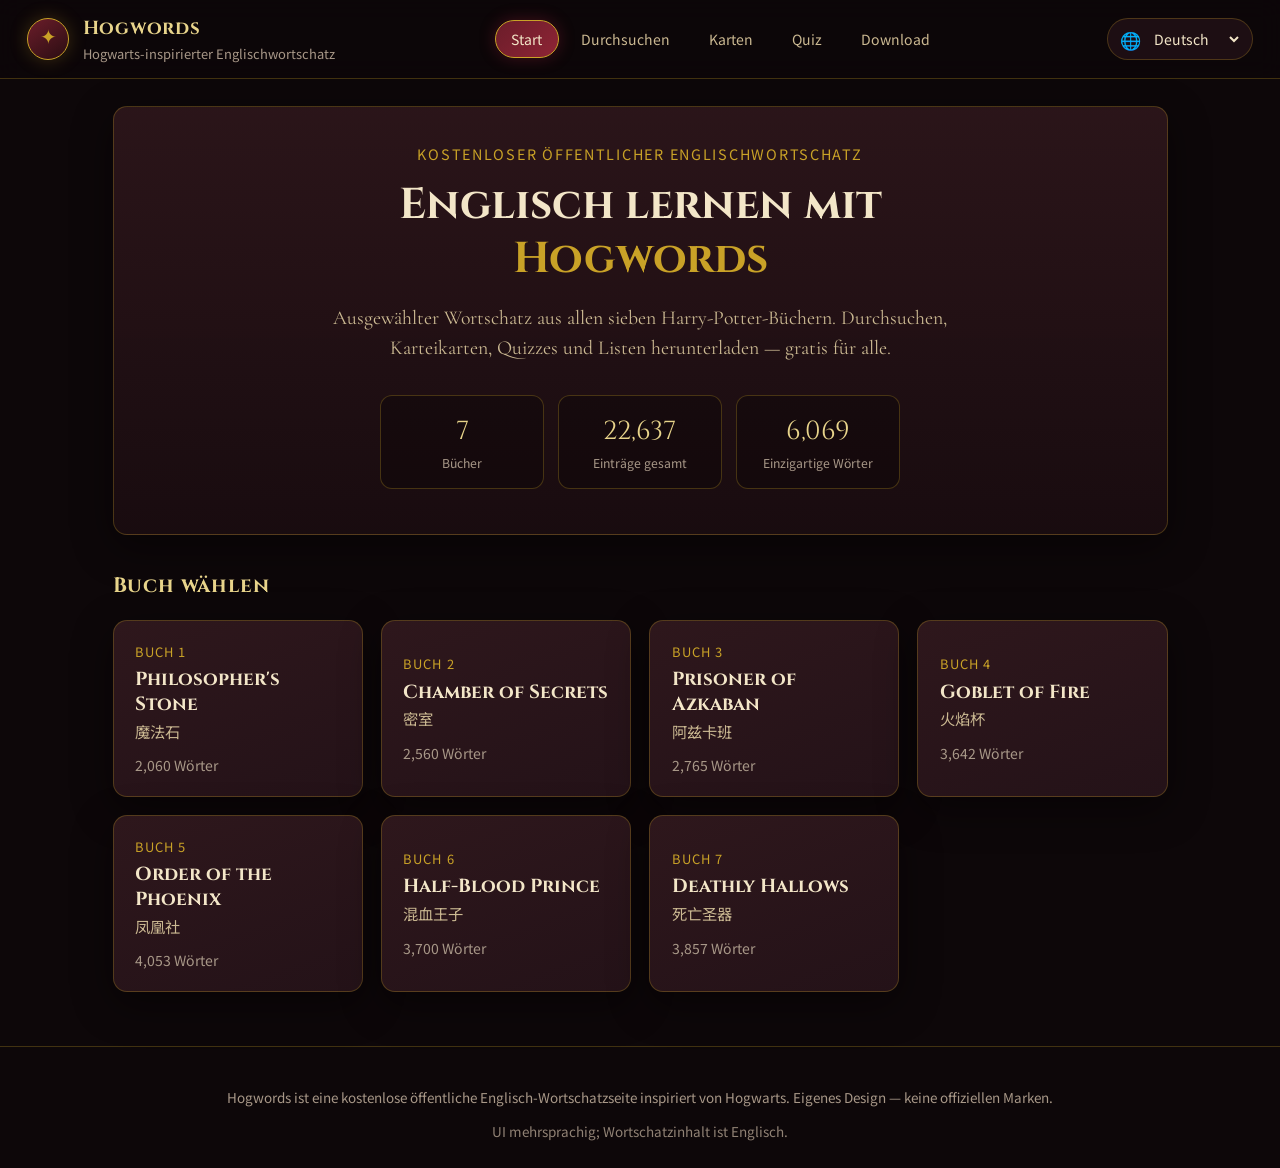
==== de/index.html @ 8b491125 "Initial commit: Hogwords Harry Potter English vocab site Co-authored-by: Haiyang Wang <callmewhy@use" ====
<!DOCTYPE html>
<html lang="de">
<head>
  <meta charset="UTF-8" />
  <meta name="viewport" content="width=device-width, initial-scale=1" />
  <title>Hogwords — Kostenloser Harry-Potter-Englischwortschatz</title>
  <meta name="description" content="Englisch lernen mit Hogwarts-inspiriertem Wortschatz aus allen sieben Büchern. Kostenlose Karteikarten, Quizzes, Browse &amp; Download — Hogwords." />
  <link rel="canonical" href="https://hogwords.pages.dev/de/" />
  <link rel="alternate" hreflang="en" href="https://hogwords.pages.dev/en/" />
  <link rel="alternate" hreflang="zh-CN" href="https://hogwords.pages.dev/zh-CN/" />
  <link rel="alternate" hreflang="zh-TW" href="https://hogwords.pages.dev/zh-TW/" />
  <link rel="alternate" hreflang="ja" href="https://hogwords.pages.dev/ja/" />
  <link rel="alternate" hreflang="ko" href="https://hogwords.pages.dev/ko/" />
  <link rel="alternate" hreflang="es" href="https://hogwords.pages.dev/es/" />
  <link rel="alternate" hreflang="fr" href="https://hogwords.pages.dev/fr/" />
  <link rel="alternate" hreflang="de" href="https://hogwords.pages.dev/de/" />
  <link rel="alternate" hreflang="pt" href="https://hogwords.pages.dev/pt/" />
  <link rel="alternate" hreflang="ru" href="https://hogwords.pages.dev/ru/" />
  <link rel="alternate" hreflang="x-default" href="https://hogwords.pages.dev/" />
  <meta name="robots" content="index, follow" />
  <meta name="theme-color" content="#6b1d2a" />
  <meta name="author" content="Hogwords" />
  <meta name="keywords" content="Hogwords, Harry Potter vocabulary, Hogwarts English, English flashcards, learn English, free vocabulary, ESL, word list" />

  <meta property="og:type" content="website" />
  <meta property="og:url" content="https://hogwords.pages.dev/de/" />
  <meta property="og:site_name" content="Hogwords" />
  <meta property="og:title" content="Hogwords — Kostenloser Harry-Potter-Englischwortschatz" />
  <meta property="og:description" content="Englisch lernen mit Hogwarts-inspiriertem Wortschatz aus allen sieben Büchern. Kostenlose Karteikarten, Quizzes, Browse &amp; Download — Hogwords." />
  <meta property="og:locale" content="de_DE" />

  <meta name="twitter:card" content="summary" />
  <meta name="twitter:title" content="Hogwords — Kostenloser Harry-Potter-Englischwortschatz" />
  <meta name="twitter:description" content="Englisch lernen mit Hogwarts-inspiriertem Wortschatz aus allen sieben Büchern. Kostenlose Karteikarten, Quizzes, Browse &amp; Download — Hogwords." />

  <link rel="icon" href="/favicon.svg" type="image/svg+xml" />
  <link rel="alternate icon" href="/favicon.svg" />

  <link rel="preconnect" href="https://fonts.googleapis.com" />
  <link rel="preconnect" href="https://fonts.gstatic.com" crossorigin />
  <link href="https://fonts.googleapis.com/css2?family=Cinzel:wght@400;600;700&family=Cormorant+Garamond:ital,wght@0,400;0,600;1,400&family=Noto+Sans+SC:wght@400;500;700&family=Noto+Sans+TC:wght@400;500;700&family=Noto+Sans+JP:wght@400;500;700&family=Noto+Sans+KR:wght@400;500;700&display=swap" rel="stylesheet" />
  <link rel="stylesheet" href="/styles.css" />

  <script type="application/ld+json">
  {
    "@context": "https://schema.org",
    "@graph": [
      {
        "@type": "WebSite",
        "name": "Hogwords",
        "alternateName": "Hogwords Vocabulary",
        "url": "https://hogwords.pages.dev/de/",
        "description": "Free public Harry Potter / Hogwarts-inspired English vocabulary learning site with flashcards, quizzes, and downloads.",
        "inLanguage": ["en", "zh-CN", "zh-TW", "ja", "ko", "es", "fr", "de", "pt", "ru"]
      },
      {
        "@type": "LearningResource",
        "name": "Hogwords English Vocabulary",
        "description": "Curated English vocabulary from all seven Harry Potter books. Browse, practice with flashcards, take quizzes, and download word lists.",
        "url": "https://hogwords.pages.dev/de/",
        "learningResourceType": ["flashcard", "quiz", "word list"],
        "educationalLevel": "beginner to intermediate",
        "inLanguage": "en",
        "isAccessibleForFree": true,
        "teaches": "English vocabulary"
      }
    ]
  }
  </script>
</head>
<body>
  <div class="bg-glow" aria-hidden="true"></div>
  <header class="site-header">
    <div class="brand" onclick="App.showView('home')" role="button" tabindex="0" onkeydown="if(event.key==='Enter'||event.key===' '){event.preventDefault();App.showView('home')}">
      <span class="brand-mark" aria-hidden="true">✦</span>
      <div>
        <div class="brand-title">Hogwords</div>
        <div class="brand-sub" data-i18n="brand.sub">Hogwarts-inspirierter Englischwortschatz</div>
      </div>
    </div>
    <nav class="nav" data-i18n-aria="nav.aria" aria-label="Hauptnavigation">
      <button type="button" class="nav-btn active" data-view="home" data-i18n="nav.home">Start</button>
      <button type="button" class="nav-btn" data-view="browse" data-i18n="nav.browse">Durchsuchen</button>
      <button type="button" class="nav-btn" data-view="flash" data-i18n="nav.flash">Karten</button>
      <button type="button" class="nav-btn" data-view="quiz" data-i18n="nav.quiz">Quiz</button>
      <button type="button" class="nav-btn" data-view="download" data-i18n="nav.download">Download</button>
    </nav>
    <div id="lang-switcher" class="lang-switcher"></div>
  </header>

  <main id="app">
    <section id="view-home" class="view active">
      <div class="hero">
        <p class="eyebrow" data-i18n="home.eyebrow">Kostenloser öffentlicher Englischwortschatz</p>
        <h1><span data-i18n="home.h1a">Englisch lernen mit</span><br /><span class="gold" data-i18n="home.h1b">Hogwords</span></h1>
        <p class="lead" data-i18n="home.lead">
          Ausgewählter Wortschatz aus allen sieben Harry-Potter-Büchern. Durchsuchen, Karteikarten, Quizzes und Listen herunterladen — gratis für alle.
        </p>
        <div class="hero-stats" id="hero-stats">
          <div class="stat-card"><div class="stat-num" id="stat-books">7</div><div class="stat-label" data-i18n="home.statBooks">Bücher</div></div>
          <div class="stat-card"><div class="stat-num" id="stat-total">22,637</div><div class="stat-label" data-i18n="home.statTotal">Einträge gesamt</div></div>
          <div class="stat-card"><div class="stat-num" id="stat-unique">6,069</div><div class="stat-label" data-i18n="home.statUnique">Einzigartige Wörter</div></div>
        </div>
      </div>
      <h2 class="section-title" data-i18n="home.chooseBook">Buch wählen</h2>
      <div class="book-grid" id="book-grid"></div>
    </section>

    <section id="view-browse" class="view">
      <div class="panel-head">
        <h2 data-i18n="browse.title">Wortbrowser</h2>
        <p class="muted" data-i18n="browse.sub">Suchen, nach Buch filtern, A–Z, Seiten</p>
      </div>
      <div class="toolbar">
        <label class="field grow">
          <span data-i18n="browse.search">Suche</span>
          <input type="search" id="search-input" data-i18n-placeholder="browse.searchPh" placeholder="Wort eingeben…" autocomplete="off" />
        </label>
        <label class="field">
          <span data-i18n="browse.book">Buch</span>
          <select id="filter-book">
            <option value="all">All books</option>
          </select>
        </label>
      </div>
      <div class="az-bar" id="az-bar" aria-label="A to Z jump"></div>
      <div class="list-meta">
        <span id="list-count">0 words</span>
        <div class="pager">
          <button type="button" id="page-prev" class="btn ghost" data-i18n="browse.prev">← Zurück</button>
          <span id="page-info">1 / 1</span>
          <button type="button" id="page-next" class="btn ghost" data-i18n="browse.next">Weiter →</button>
        </div>
      </div>
      <div class="word-table-wrap">
        <table class="word-table">
          <thead>
            <tr>
              <th>#</th>
              <th data-i18n="browse.thWord">Wort</th>
              <th data-i18n="browse.thBook">Buch</th>
              <th></th>
            </tr>
          </thead>
          <tbody id="word-tbody"></tbody>
        </table>
      </div>
    </section>

    <section id="view-flash" class="view">
      <div class="panel-head">
        <h2 data-i18n="flash.title">Karteikarten</h2>
        <p class="muted" data-i18n="flash.sub">Wort sehen, aufdecken, kennen / lernen · optional TTS</p>
      </div>
      <div class="toolbar">
        <label class="field">
          <span data-i18n="flash.book">Buch</span>
          <select id="flash-book"></select>
        </label>
        <label class="field check" for="flash-tts">
          <input type="checkbox" id="flash-tts" checked />
          <span class="check-ui" aria-hidden="true"></span>
          <span class="check-label" data-i18n="flash.tts">Vorlesen (engl. TTS)</span>
        </label>
        <button type="button" class="btn" id="flash-shuffle" data-i18n="flash.shuffle">Mischen</button>
      </div>
      <div class="flash-stats">
        <span><span data-i18n="flash.progress">Fortschritt:</span> <strong id="flash-progress">0 / 0</strong></span>
        <span class="know"><span data-i18n="flash.know">Kenn ich:</span> <strong id="flash-know">0</strong></span>
        <span class="dont"><span data-i18n="flash.dont">Lerne:</span> <strong id="flash-dont">0</strong></span>
      </div>
      <div class="flash-stage">
        <div class="flash-card" id="flash-card" tabindex="0" role="button" aria-label="Reveal card">
          <div class="flash-face front">
            <div class="flash-hint" data-i18n="flash.hint">Klicken zum Aufdecken</div>
            <div class="flash-word" id="flash-word">—</div>
            <div class="flash-book-tag" id="flash-book-tag"></div>
          </div>
          <div class="flash-face back hidden">
            <div class="flash-hint" data-i18n="flash.revealed">Aufgedeckt</div>
            <div class="flash-word gold" id="flash-word-back">—</div>
            <div class="flash-note" data-i18n="flash.note">Dieses Wort merken</div>
          </div>
        </div>
        <div class="flash-actions">
          <button type="button" class="btn ghost" id="flash-speak" data-i18n="flash.speak">🔊 Vorlesen</button>
          <button type="button" class="btn danger" id="flash-dont-btn" data-i18n="flash.dontBtn">✗ Kenn ich nicht</button>
          <button type="button" class="btn success" id="flash-know-btn" data-i18n="flash.knowBtn">✓ Kenn ich</button>
        </div>
      </div>
    </section>

    <section id="view-quiz" class="view">
      <div class="panel-head">
        <h2 data-i18n="quiz.title">Quiz</h2>
        <p class="muted" data-i18n="quiz.sub">Multiple Choice oder Wort tippen</p>
      </div>
      <div class="toolbar">
        <label class="field">
          <span data-i18n="quiz.book">Buch</span>
          <select id="quiz-book"></select>
        </label>
        <label class="field">
          <span data-i18n="quiz.mode">Modus</span>
          <select id="quiz-mode">
            <option value="mc" data-i18n="quiz.modeMc">Multiple Choice</option>
            <option value="type" data-i18n="quiz.modeType">Wort tippen</option>
          </select>
        </label>
        <label class="field">
          <span data-i18n="quiz.count">Fragen</span>
          <select id="quiz-count">
            <option value="10">10</option>
            <option value="20" selected>20</option>
            <option value="30">30</option>
            <option value="50">50</option>
          </select>
        </label>
        <button type="button" class="btn primary" id="quiz-start" data-i18n="quiz.start">Start</button>
      </div>
      <div id="quiz-panel" class="quiz-panel hidden">
        <div class="quiz-progress">
          <div class="bar"><div id="quiz-bar" class="fill"></div></div>
          <span id="quiz-qnum">1 / 20</span>
          <span><span data-i18n="quiz.score">Punkte:</span> <strong id="quiz-score">0</strong></span>
        </div>
        <div class="quiz-prompt">
          <p class="muted" id="quiz-prompt-label">Pick the correct spelling</p>
          <div class="quiz-target" id="quiz-target">?</div>
        </div>
        <div id="quiz-choices" class="quiz-choices"></div>
        <div id="quiz-type-wrap" class="quiz-type-wrap hidden">
          <input type="text" id="quiz-input" data-i18n-placeholder="quiz.typePh" placeholder="Englisches Wort tippen…" autocomplete="off" spellcheck="false" />
          <button type="button" class="btn primary" id="quiz-submit" data-i18n="quiz.submit">Absenden</button>
        </div>
        <p id="quiz-feedback" class="quiz-feedback"></p>
      </div>
      <div id="quiz-result" class="quiz-result hidden">
        <h3 data-i18n="quiz.complete">Quiz beendet</h3>
        <p class="result-score"><span id="quiz-final-score">0</span> / <span id="quiz-final-total">0</span></p>
        <p class="muted" id="quiz-final-pct"></p>
        <button type="button" class="btn primary" id="quiz-restart" data-i18n="quiz.again">Nochmal</button>
      </div>
    </section>

    <section id="view-download" class="view">
      <div class="panel-head">
        <h2 data-i18n="dl.title">Download</h2>
        <p class="muted" data-i18n="dl.sub">Ein Buch oder alle · .txt / .csv / zip</p>
      </div>
      <div class="download-grid">
        <div class="dl-card">
          <h3 data-i18n="dl.single">Einzelnes Buch</h3>
          <label class="field">
            <span data-i18n="dl.selectBook">Buch wählen</span>
            <select id="dl-book"></select>
          </label>
          <div class="dl-actions">
            <button type="button" class="btn" id="dl-book-txt" data-i18n="dl.txt">.txt herunterladen</button>
            <button type="button" class="btn" id="dl-book-csv" data-i18n="dl.csv">.csv herunterladen</button>
          </div>
        </div>
        <div class="dl-card">
          <h3 data-i18n="dl.all">Alle Bücher</h3>
          <p class="muted" data-i18n="dl.allHint">Kombinierter Export oder Zip aller txt</p>
          <div class="dl-actions">
            <button type="button" class="btn" id="dl-all-txt" data-i18n="dl.allTxt">Alle .txt</button>
            <button type="button" class="btn" id="dl-all-csv" data-i18n="dl.allCsv">Alle .csv</button>
            <a class="btn primary" id="dl-zip" href="/data/all-books-txt.zip" download="harry-potter-vocab-all-txt.zip" data-i18n="dl.zip">Alle .zip</a>
          </div>
        </div>
        <div class="dl-card">
          <h3 data-i18n="dl.prefab">Statische Dateien</h3>
          <p class="muted" data-i18n="dl.prefabHint">Vorgefertigte Serverdateien</p>
          <div class="dl-actions">
            <a class="btn ghost" href="/data/words.json" download>words.json</a>
            <a class="btn ghost" href="/data/all-books.csv" download>all-books.csv</a>
          </div>
        </div>
      </div>
    </section>
  </main>

  <footer class="site-footer">
    <p data-i18n="footer.about">Hogwords ist eine kostenlose öffentliche Englisch-Wortschatzseite inspiriert von Hogwarts. Eigenes Design — keine offiziellen Marken.</p>
    <p class="footer-note" data-i18n="footer.langNote">UI mehrsprachig; Wortschatzinhalt ist Englisch.</p>
  </footer>

  <script src="/i18n.js"></script>
  <script src="/app.js"></script>
</body>
</html>
---- styles.css ----
:root {
  --bg: #0d0709;
  --bg-2: #1a0c10;
  --panel: #241218;
  --panel-2: #2e171c;
  --burgundy: #6b1d2a;
  --burgundy-bright: #8e2435;
  --gold: #c9a227;
  --gold-soft: #e8d48b;
  --parchment: #f3e6c8;
  --parchment-dim: #cbb992;
  --ink: #f5efe3;
  --muted: #a89888;
  --line: rgba(201, 162, 39, 0.28);
  --success: #3d8b5a;
  --danger: #a33a3a;
  --shadow: 0 12px 40px rgba(0, 0, 0, 0.45);
  --radius: 14px;
  --font-display: "Cinzel", "Noto Sans SC", serif;
  --font-body: "Cormorant Garamond", "Noto Sans SC", Georgia, serif;
  --font-ui: "Noto Sans SC", system-ui, sans-serif;
}

*, *::before, *::after { box-sizing: border-box; }

html, body {
  margin: 0;
  min-height: 100%;
  background: var(--bg);
  color: var(--ink);
  font-family: var(--font-body);
  font-size: 18px;
  line-height: 1.5;
}

body {
  position: relative;
  overflow-x: hidden;
}

.bg-glow {
  pointer-events: none;
  position: fixed;
  inset: 0;
  background:
    radial-gradient(ellipse 80% 50% at 50% -10%, rgba(142, 36, 53, 0.35), transparent 60%),
    radial-gradient(ellipse 40% 30% at 90% 20%, rgba(201, 162, 39, 0.12), transparent 50%),
    radial-gradient(ellipse 40% 40% at 10% 80%, rgba(107, 29, 42, 0.25), transparent 50%),
    linear-gradient(180deg, #12080b 0%, #0d0709 100%);
  z-index: -1;
}

.site-header {
  position: sticky;
  top: 0;
  z-index: 50;
  display: flex;
  flex-wrap: wrap;
  align-items: center;
  justify-content: space-between;
  gap: 1rem;
  padding: 0.85rem 1.5rem;
  background: rgba(13, 7, 9, 0.85);
  backdrop-filter: blur(12px);
  border-bottom: 1px solid var(--line);
}

.brand {
  display: flex;
  align-items: center;
  gap: 0.75rem;
  cursor: pointer;
}

.brand-mark {
  width: 42px;
  height: 42px;
  display: grid;
  place-items: center;
  border-radius: 50%;
  border: 1.5px solid var(--gold);
  color: var(--gold);
  font-size: 1.1rem;
  background: linear-gradient(145deg, var(--burgundy), #2a0d12);
  box-shadow: 0 0 18px rgba(201, 162, 39, 0.25);
}

.brand-title {
  font-family: var(--font-display);
  font-weight: 700;
  font-size: 1.05rem;
  letter-spacing: 0.04em;
  color: var(--gold-soft);
}

.brand-sub {
  font-family: var(--font-ui);
  font-size: 0.72rem;
  color: var(--muted);
}

.nav {
  display: flex;
  flex-wrap: wrap;
  gap: 0.35rem;
}

.nav-btn {
  font-family: var(--font-ui);
  font-size: 0.78rem;
  padding: 0.45rem 0.85rem;
  border-radius: 999px;
  border: 1px solid transparent;
  background: transparent;
  color: var(--parchment-dim);
  cursor: pointer;
  transition: 0.2s ease;
}

.nav-btn:hover {
  color: var(--parchment);
  border-color: var(--line);
}

.nav-btn.active {
  background: linear-gradient(135deg, var(--burgundy), var(--burgundy-bright));
  color: var(--parchment);
  border-color: var(--gold);
  box-shadow: 0 0 16px rgba(142, 36, 53, 0.4);
}

main {
  max-width: 1100px;
  margin: 0 auto;
  padding: 1.5rem 1.25rem 3rem;
}

.view { display: none; animation: fadeIn 0.35s ease; }
.view.active { display: block; }

@keyframes fadeIn {
  from { opacity: 0; transform: translateY(8px); }
  to { opacity: 1; transform: none; }
}

.hero {
  text-align: center;
  padding: 2rem 1rem 2.5rem;
  border: 1px solid var(--line);
  border-radius: var(--radius);
  background:
    linear-gradient(180deg, rgba(46, 23, 28, 0.9), rgba(26, 12, 16, 0.95));
  box-shadow: var(--shadow);
  margin-bottom: 2rem;
}

.eyebrow {
  font-family: var(--font-ui);
  font-size: 0.8rem;
  letter-spacing: 0.12em;
  text-transform: uppercase;
  color: var(--gold);
  margin: 0 0 0.75rem;
}

.hero h1 {
  font-family: var(--font-display);
  font-weight: 700;
  font-size: clamp(1.6rem, 4vw, 2.4rem);
  line-height: 1.25;
  margin: 0 0 1rem;
  color: var(--parchment);
}

.gold { color: var(--gold); }

.lead {
  max-width: 36rem;
  margin: 0 auto 1.75rem;
  color: var(--parchment-dim);
  font-size: 1.1rem;
}

.hero-stats {
  display: grid;
  grid-template-columns: repeat(3, 1fr);
  gap: 0.75rem;
  max-width: 520px;
  margin: 0 auto;
}

.stat-card {
  padding: 0.85rem 0.5rem;
  border-radius: 12px;
  border: 1px solid var(--line);
  background: rgba(0, 0, 0, 0.25);
}

.stat-num {
  font-family: var(--font-display);
  font-size: 1.45rem;
  color: var(--gold-soft);
}

.stat-label {
  font-family: var(--font-ui);
  font-size: 0.68rem;
  color: var(--muted);
  margin-top: 0.2rem;
}

.section-title {
  font-family: var(--font-display);
  font-size: 1.15rem;
  color: var(--gold-soft);
  margin: 0 0 1rem;
  letter-spacing: 0.04em;
}

.book-grid {
  display: grid;
  grid-template-columns: repeat(auto-fill, minmax(240px, 1fr));
  gap: 1rem;
}

.book-card {
  text-align: left;
  padding: 1.15rem 1.2rem;
  border-radius: var(--radius);
  border: 1px solid var(--line);
  background: linear-gradient(160deg, var(--panel-2), var(--panel));
  color: inherit;
  cursor: pointer;
  transition: 0.25s ease;
  font-family: inherit;
  box-shadow: var(--shadow);
}

.book-card:hover {
  transform: translateY(-3px);
  border-color: var(--gold);
  box-shadow: 0 16px 36px rgba(201, 162, 39, 0.15);
}

.book-num {
  font-family: var(--font-ui);
  font-size: 0.72rem;
  color: var(--gold);
  letter-spacing: 0.08em;
}

.book-card h3 {
  font-family: var(--font-display);
  font-size: 1.05rem;
  margin: 0.35rem 0 0.15rem;
  color: var(--parchment);
}

.book-zh {
  font-family: var(--font-ui);
  font-size: 0.85rem;
  color: var(--parchment-dim);
  margin: 0 0 0.75rem;
}

.book-count {
  font-family: var(--font-ui);
  font-size: 0.78rem;
  color: var(--muted);
}

.panel-head {
  margin-bottom: 1.25rem;
}

.panel-head h2 {
  font-family: var(--font-display);
  font-size: 1.35rem;
  color: var(--gold-soft);
  margin: 0 0 0.35rem;
}

.muted { color: var(--muted); font-family: var(--font-ui); font-size: 0.85rem; }

.toolbar {
  display: flex;
  flex-wrap: wrap;
  gap: 0.85rem;
  align-items: flex-end;
  margin-bottom: 1rem;
  padding: 1rem;
  border-radius: var(--radius);
  border: 1px solid var(--line);
  background: rgba(36, 18, 24, 0.7);
}

.field {
  display: flex;
  flex-direction: column;
  gap: 0.3rem;
  font-family: var(--font-ui);
  font-size: 0.72rem;
  color: var(--muted);
}

.field.grow { flex: 1; min-width: 180px; }

.field.check {
  flex-direction: row;
  align-items: center;
  gap: 0.65rem;
  padding-bottom: 0.45rem;
  color: var(--parchment-dim);
  font-size: 0.85rem;
  cursor: pointer;
  user-select: none;
  position: relative;
}

.field.check input[type="checkbox"] {
  position: absolute;
  opacity: 0;
  width: 1px;
  height: 1px;
  margin: 0;
  pointer-events: none;
}

.field.check .check-ui {
  position: relative;
  width: 42px;
  height: 24px;
  flex-shrink: 0;
  border-radius: 999px;
  border: 1.5px solid rgba(201, 162, 39, 0.55);
  background: linear-gradient(145deg, #1a0c10, #2a1016);
  box-shadow:
    inset 0 1px 3px rgba(0, 0, 0, 0.55),
    0 0 0 1px rgba(107, 29, 42, 0.35);
  transition: background 0.22s ease, border-color 0.22s ease, box-shadow 0.22s ease;
}

.field.check .check-ui::after {
  content: "";
  position: absolute;
  top: 2px;
  left: 2px;
  width: 18px;
  height: 18px;
  border-radius: 50%;
  background: linear-gradient(145deg, #8a6b2a, #c9a227 45%, #e8d48b);
  box-shadow: 0 1px 4px rgba(0, 0, 0, 0.45), 0 0 8px rgba(201, 162, 39, 0.25);
  transition: transform 0.22s ease, background 0.22s ease;
}

.field.check input[type="checkbox"]:checked + .check-ui {
  border-color: var(--gold);
  background: linear-gradient(145deg, var(--burgundy), var(--burgundy-bright));
  box-shadow:
    inset 0 1px 3px rgba(0, 0, 0, 0.35),
    0 0 14px rgba(201, 162, 39, 0.35);
}

.field.check input[type="checkbox"]:checked + .check-ui::after {
  transform: translateX(18px);
  background: linear-gradient(145deg, #e8d48b, #c9a227 55%, #f5e6b0);
}

.field.check input[type="checkbox"]:focus-visible + .check-ui {
  outline: 2px solid var(--gold);
  outline-offset: 3px;
}

.field.check:hover .check-ui {
  border-color: var(--gold-soft);
}

.field.check .check-label {
  font-family: var(--font-ui);
  font-size: 0.85rem;
  color: var(--parchment-dim);
}

.field input[type="search"],
.field input[type="text"],
.field select,
#quiz-input {
  font-family: var(--font-ui);
  font-size: 0.92rem;
  padding: 0.55rem 0.75rem;
  border-radius: 10px;
  border: 1px solid var(--line);
  background: #12090c;
  color: var(--ink);
  outline: none;
  min-width: 140px;
}

.field input:focus,
.field select:focus,
#quiz-input:focus {
  border-color: var(--gold);
  box-shadow: 0 0 0 2px rgba(201, 162, 39, 0.2);
}

.btn {
  font-family: var(--font-ui);
  font-size: 0.85rem;
  padding: 0.55rem 1rem;
  border-radius: 999px;
  border: 1px solid var(--line);
  background: var(--panel-2);
  color: var(--parchment);
  cursor: pointer;
  text-decoration: none;
  display: inline-flex;
  align-items: center;
  justify-content: center;
  gap: 0.35rem;
  transition: 0.2s ease;
}

.btn:hover { border-color: var(--gold); color: var(--gold-soft); }
.btn.primary {
  background: linear-gradient(135deg, var(--burgundy), var(--burgundy-bright));
  border-color: var(--gold);
}
.btn.ghost { background: transparent; }
.btn.success { background: rgba(61, 139, 90, 0.25); border-color: var(--success); color: #9fd4b0; }
.btn.danger { background: rgba(163, 58, 58, 0.25); border-color: var(--danger); color: #f0a0a0; }
.btn:disabled { opacity: 0.45; cursor: not-allowed; }

.az-bar {
  display: flex;
  flex-wrap: wrap;
  gap: 0.25rem;
  margin-bottom: 0.85rem;
}

.az-bar button {
  width: 2rem;
  height: 2rem;
  border-radius: 8px;
  border: 1px solid transparent;
  background: rgba(0, 0, 0, 0.25);
  color: var(--parchment-dim);
  font-family: var(--font-ui);
  font-size: 0.75rem;
  cursor: pointer;
}

.az-bar button:hover,
.az-bar button.active {
  border-color: var(--gold);
  color: var(--gold);
  background: rgba(107, 29, 42, 0.4);
}

.list-meta {
  display: flex;
  flex-wrap: wrap;
  justify-content: space-between;
  align-items: center;
  gap: 0.75rem;
  margin-bottom: 0.75rem;
  font-family: var(--font-ui);
  font-size: 0.85rem;
  color: var(--muted);
}

.pager { display: flex; align-items: center; gap: 0.5rem; }

.word-table-wrap {
  overflow: auto;
  border-radius: var(--radius);
  border: 1px solid var(--line);
  background: rgba(18, 9, 12, 0.7);
  max-height: 60vh;
}

.word-table {
  width: 100%;
  border-collapse: collapse;
  font-family: var(--font-ui);
  font-size: 0.9rem;
}

.word-table th {
  position: sticky;
  top: 0;
  background: #2a141a;
  color: var(--gold);
  text-align: left;
  padding: 0.7rem 0.9rem;
  border-bottom: 1px solid var(--line);
  font-weight: 500;
}

.word-table td {
  padding: 0.55rem 0.9rem;
  border-bottom: 1px solid rgba(201, 162, 39, 0.1);
  color: var(--parchment);
}

.word-table tr:hover td { background: rgba(142, 36, 53, 0.15); }

.word-table .speak-btn {
  border: none;
  background: transparent;
  color: var(--gold);
  cursor: pointer;
  font-size: 1rem;
}

.flash-stats {
  display: flex;
  flex-wrap: wrap;
  gap: 1.25rem;
  margin-bottom: 1.25rem;
  font-family: var(--font-ui);
  font-size: 0.9rem;
  color: var(--muted);
}

.flash-stats .know { color: #9fd4b0; }
.flash-stats .dont { color: #f0a0a0; }

.flash-stage {
  display: flex;
  flex-direction: column;
  align-items: center;
  gap: 1.25rem;
}

.flash-card {
  width: min(420px, 100%);
  min-height: 260px;
  border-radius: 18px;
  border: 2px solid var(--gold);
  background:
    radial-gradient(circle at 30% 20%, rgba(201, 162, 39, 0.12), transparent 50%),
    linear-gradient(160deg, #3a1a22, #1a0c10);
  box-shadow: var(--shadow), 0 0 40px rgba(201, 162, 39, 0.12);
  cursor: pointer;
  display: flex;
  align-items: center;
  justify-content: center;
  padding: 1.5rem;
  user-select: none;
}

.flash-face { text-align: center; width: 100%; }
.flash-face.hidden { display: none; }

.flash-hint {
  font-family: var(--font-ui);
  font-size: 0.75rem;
  color: var(--muted);
  margin-bottom: 1rem;
  letter-spacing: 0.06em;
}

.flash-word {
  font-family: var(--font-display);
  font-size: clamp(1.8rem, 5vw, 2.6rem);
  color: var(--parchment);
  word-break: break-word;
}

.flash-book-tag {
  margin-top: 1rem;
  font-family: var(--font-ui);
  font-size: 0.8rem;
  color: var(--gold);
}

.flash-note {
  margin-top: 0.75rem;
  font-family: var(--font-ui);
  font-size: 0.85rem;
  color: var(--parchment-dim);
}

.flash-actions {
  display: flex;
  flex-wrap: wrap;
  gap: 0.6rem;
  justify-content: center;
}

.quiz-panel, .quiz-result {
  margin-top: 1rem;
  padding: 1.25rem;
  border-radius: var(--radius);
  border: 1px solid var(--line);
  background: rgba(36, 18, 24, 0.75);
}

.hidden { display: none !important; }

.quiz-progress {
  display: flex;
  flex-wrap: wrap;
  align-items: center;
  gap: 1rem;
  margin-bottom: 1.25rem;
  font-family: var(--font-ui);
  font-size: 0.85rem;
  color: var(--muted);
}

.quiz-progress .bar {
  flex: 1;
  min-width: 120px;
  height: 8px;
  border-radius: 999px;
  background: rgba(0, 0, 0, 0.35);
  overflow: hidden;
}

.quiz-progress .fill {
  height: 100%;
  width: 0%;
  background: linear-gradient(90deg, var(--burgundy), var(--gold));
  transition: width 0.3s ease;
}

.quiz-prompt { text-align: center; margin-bottom: 1.25rem; }

.quiz-target {
  font-family: var(--font-display);
  font-size: 1.6rem;
  color: var(--gold-soft);
  margin-top: 0.5rem;
}

.quiz-choices {
  display: grid;
  grid-template-columns: repeat(auto-fit, minmax(160px, 1fr));
  gap: 0.65rem;
}

.quiz-choices button {
  font-family: var(--font-ui);
  font-size: 1rem;
  padding: 0.85rem 1rem;
  border-radius: 12px;
  border: 1px solid var(--line);
  background: #12090c;
  color: var(--parchment);
  cursor: pointer;
  transition: 0.15s ease;
}

.quiz-choices button:hover:not(:disabled) {
  border-color: var(--gold);
}

.quiz-choices button.correct {
  border-color: var(--success);
  background: rgba(61, 139, 90, 0.3);
}

.quiz-choices button.wrong {
  border-color: var(--danger);
  background: rgba(163, 58, 58, 0.3);
}

.quiz-type-wrap {
  display: flex;
  flex-wrap: wrap;
  gap: 0.65rem;
  justify-content: center;
}

#quiz-input { min-width: min(280px, 100%); flex: 1; }

.quiz-feedback {
  text-align: center;
  font-family: var(--font-ui);
  min-height: 1.5rem;
  margin-top: 1rem;
}

.quiz-result { text-align: center; }
.quiz-result h3 {
  font-family: var(--font-display);
  color: var(--gold-soft);
  margin-top: 0;
}

.result-score {
  font-family: var(--font-display);
  font-size: 2.5rem;
  color: var(--gold);
  margin: 0.5rem 0;
}

.download-grid {
  display: grid;
  grid-template-columns: repeat(auto-fit, minmax(260px, 1fr));
  gap: 1rem;
}

.dl-card {
  padding: 1.25rem;
  border-radius: var(--radius);
  border: 1px solid var(--line);
  background: linear-gradient(160deg, var(--panel-2), var(--panel));
  box-shadow: var(--shadow);
}

.dl-card h3 {
  font-family: var(--font-display);
  font-size: 1.05rem;
  color: var(--gold-soft);
  margin: 0 0 0.75rem;
}

.dl-actions {
  display: flex;
  flex-wrap: wrap;
  gap: 0.5rem;
  margin-top: 1rem;
}

.site-footer {
  text-align: center;
  padding: 1.5rem;
  border-top: 1px solid var(--line);
  font-family: var(--font-ui);
  font-size: 0.75rem;
  color: var(--muted);
}

@media (max-width: 720px) {
  .site-header { padding: 0.75rem 1rem; }
  .nav-btn { font-size: 0.7rem; padding: 0.4rem 0.65rem; }
  .hero-stats { grid-template-columns: 1fr; max-width: 220px; }
  .flash-actions .btn { flex: 1 1 40%; }
}

/* Language switcher */
.lang-switcher {
  display: flex;
  align-items: center;
}

.lang-switch {
  display: inline-flex;
  align-items: center;
  gap: 0.4rem;
  font-family: var(--font-ui);
  font-size: 0.78rem;
  color: var(--parchment-dim);
  border: 1px solid var(--line);
  border-radius: 999px;
  padding: 0.25rem 0.55rem 0.25rem 0.65rem;
  background: rgba(36, 18, 24, 0.75);
}

.lang-icon { font-size: 0.95rem; line-height: 1; }

.lang-switch select {
  font-family: var(--font-ui);
  font-size: 0.78rem;
  border: none;
  background: transparent;
  color: var(--parchment);
  outline: none;
  cursor: pointer;
  max-width: 9.5rem;
  padding: 0.25rem 0.15rem;
}

.lang-switch select option {
  background: #1a0c10;
  color: var(--parchment);
}

.footer-note {
  margin: 0.5rem 0 0;
  opacity: 0.85;
}

@media (max-width: 900px) {
  .site-header {
    flex-direction: column;
    align-items: stretch;
  }
  .lang-switcher {
    align-self: flex-end;
  }
}
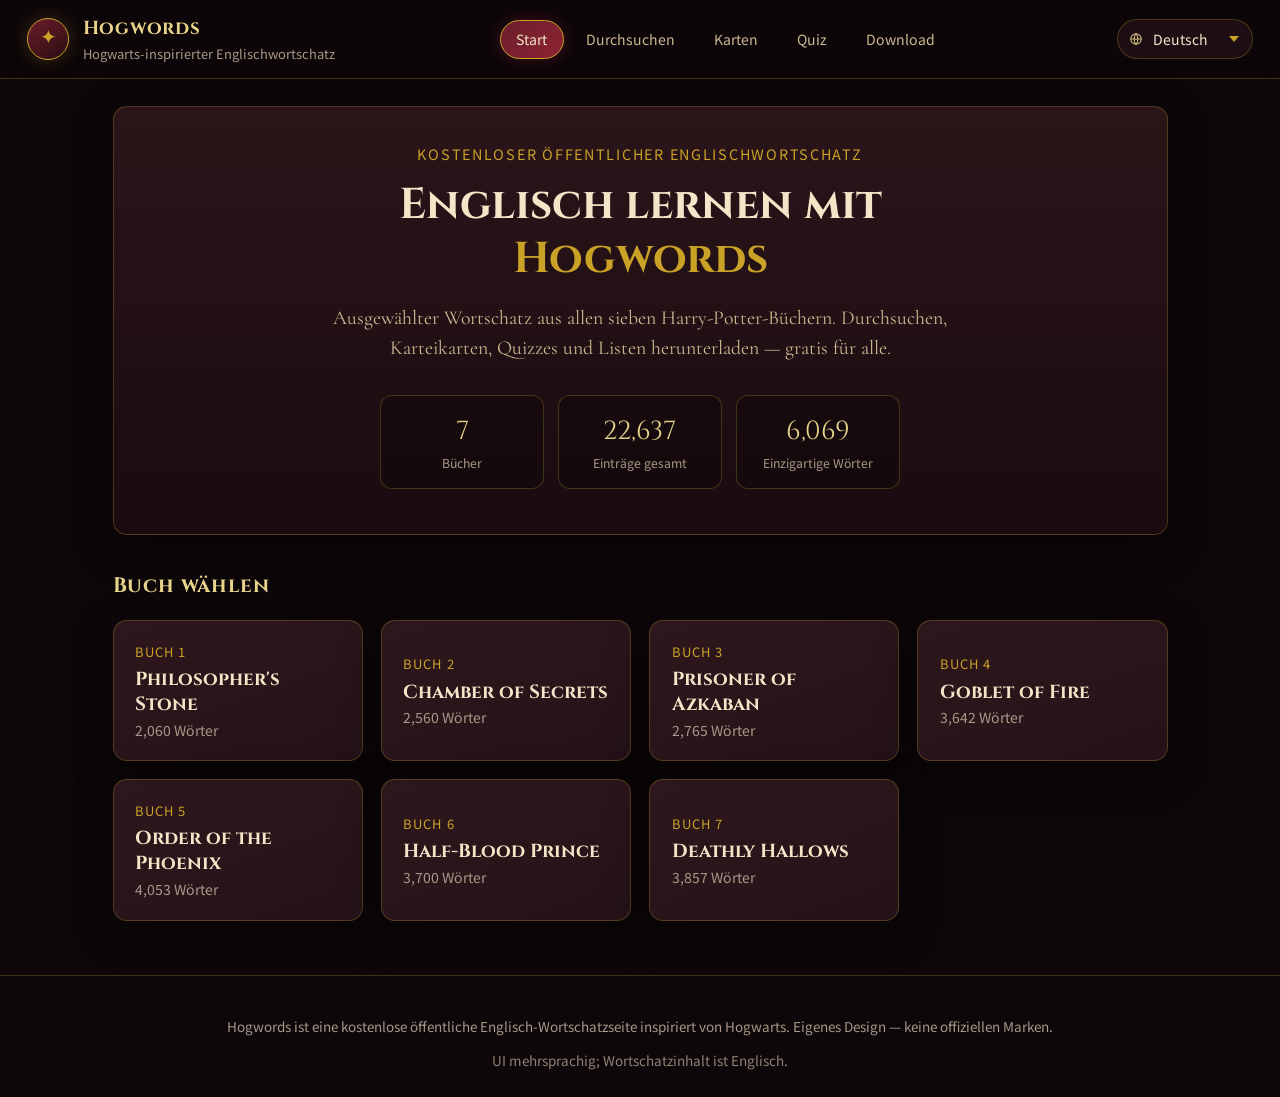
==== commit 75910888: "Sync: view URL paths, lang switcher SVG, EN chrome without Chinese titles Co-authored-by: Haiyang Wa" ====
--- a/de/index.html
+++ b/de/index.html
@@ -71,19 +71,19 @@
 <body>
   <div class="bg-glow" aria-hidden="true"></div>
   <header class="site-header">
-    <div class="brand" onclick="App.showView('home')" role="button" tabindex="0" onkeydown="if(event.key==='Enter'||event.key===' '){event.preventDefault();App.showView('home')}">
+    <a class="brand" href="/de/" data-view="home">
       <span class="brand-mark" aria-hidden="true">✦</span>
       <div>
         <div class="brand-title">Hogwords</div>
         <div class="brand-sub" data-i18n="brand.sub">Hogwarts-inspirierter Englischwortschatz</div>
       </div>
-    </div>
+    </a>
     <nav class="nav" data-i18n-aria="nav.aria" aria-label="Hauptnavigation">
-      <button type="button" class="nav-btn active" data-view="home" data-i18n="nav.home">Start</button>
-      <button type="button" class="nav-btn" data-view="browse" data-i18n="nav.browse">Durchsuchen</button>
-      <button type="button" class="nav-btn" data-view="flash" data-i18n="nav.flash">Karten</button>
-      <button type="button" class="nav-btn" data-view="quiz" data-i18n="nav.quiz">Quiz</button>
-      <button type="button" class="nav-btn" data-view="download" data-i18n="nav.download">Download</button>
+      <a class="nav-btn active" href="/de/" data-view="home" data-i18n="nav.home">Start</a>
+      <a class="nav-btn" href="/de/browse/" data-view="browse" data-i18n="nav.browse">Durchsuchen</a>
+      <a class="nav-btn" href="/de/flash/" data-view="flash" data-i18n="nav.flash">Karten</a>
+      <a class="nav-btn" href="/de/quiz/" data-view="quiz" data-i18n="nav.quiz">Quiz</a>
+      <a class="nav-btn" href="/de/download/" data-view="download" data-i18n="nav.download">Download</a>
     </nav>
     <div id="lang-switcher" class="lang-switcher"></div>
   </header>
--- a/styles.css
+++ b/styles.css
@@ -105,6 +105,16 @@
   gap: 0.35rem;
 }
 
+a.nav-btn {
+  text-decoration: none;
+  display: inline-block;
+}
+
+a.brand {
+  text-decoration: none;
+  color: inherit;
+}
+
 .nav-btn {
   font-family: var(--font-ui);
   font-size: 0.78rem;
@@ -759,7 +769,19 @@
   background: rgba(36, 18, 24, 0.75);
 }
 
-.lang-icon { font-size: 0.95rem; line-height: 1; }
+.lang-icon {
+  display: inline-flex;
+  align-items: center;
+  justify-content: center;
+  color: var(--gold-soft);
+  line-height: 1;
+  flex-shrink: 0;
+}
+
+.lang-icon .lang-globe {
+  display: block;
+  opacity: 0.9;
+}
 
 .lang-switch select {
   font-family: var(--font-ui);
@@ -770,7 +792,12 @@
   outline: none;
   cursor: pointer;
   max-width: 9.5rem;
-  padding: 0.25rem 0.15rem;
+  padding: 0.25rem 1.1rem 0.25rem 0.15rem;
+  appearance: none;
+  -webkit-appearance: none;
+  background-image: url("data:image/svg+xml,%3Csvg xmlns='http://www.w3.org/2000/svg' width='10' height='6' viewBox='0 0 10 6'%3E%3Cpath fill='%23c9a227' d='M0 0l5 6 5-6z'/%3E%3C/svg%3E");
+  background-repeat: no-repeat;
+  background-position: right 0.15rem center;
 }
 
 .lang-switch select option {
